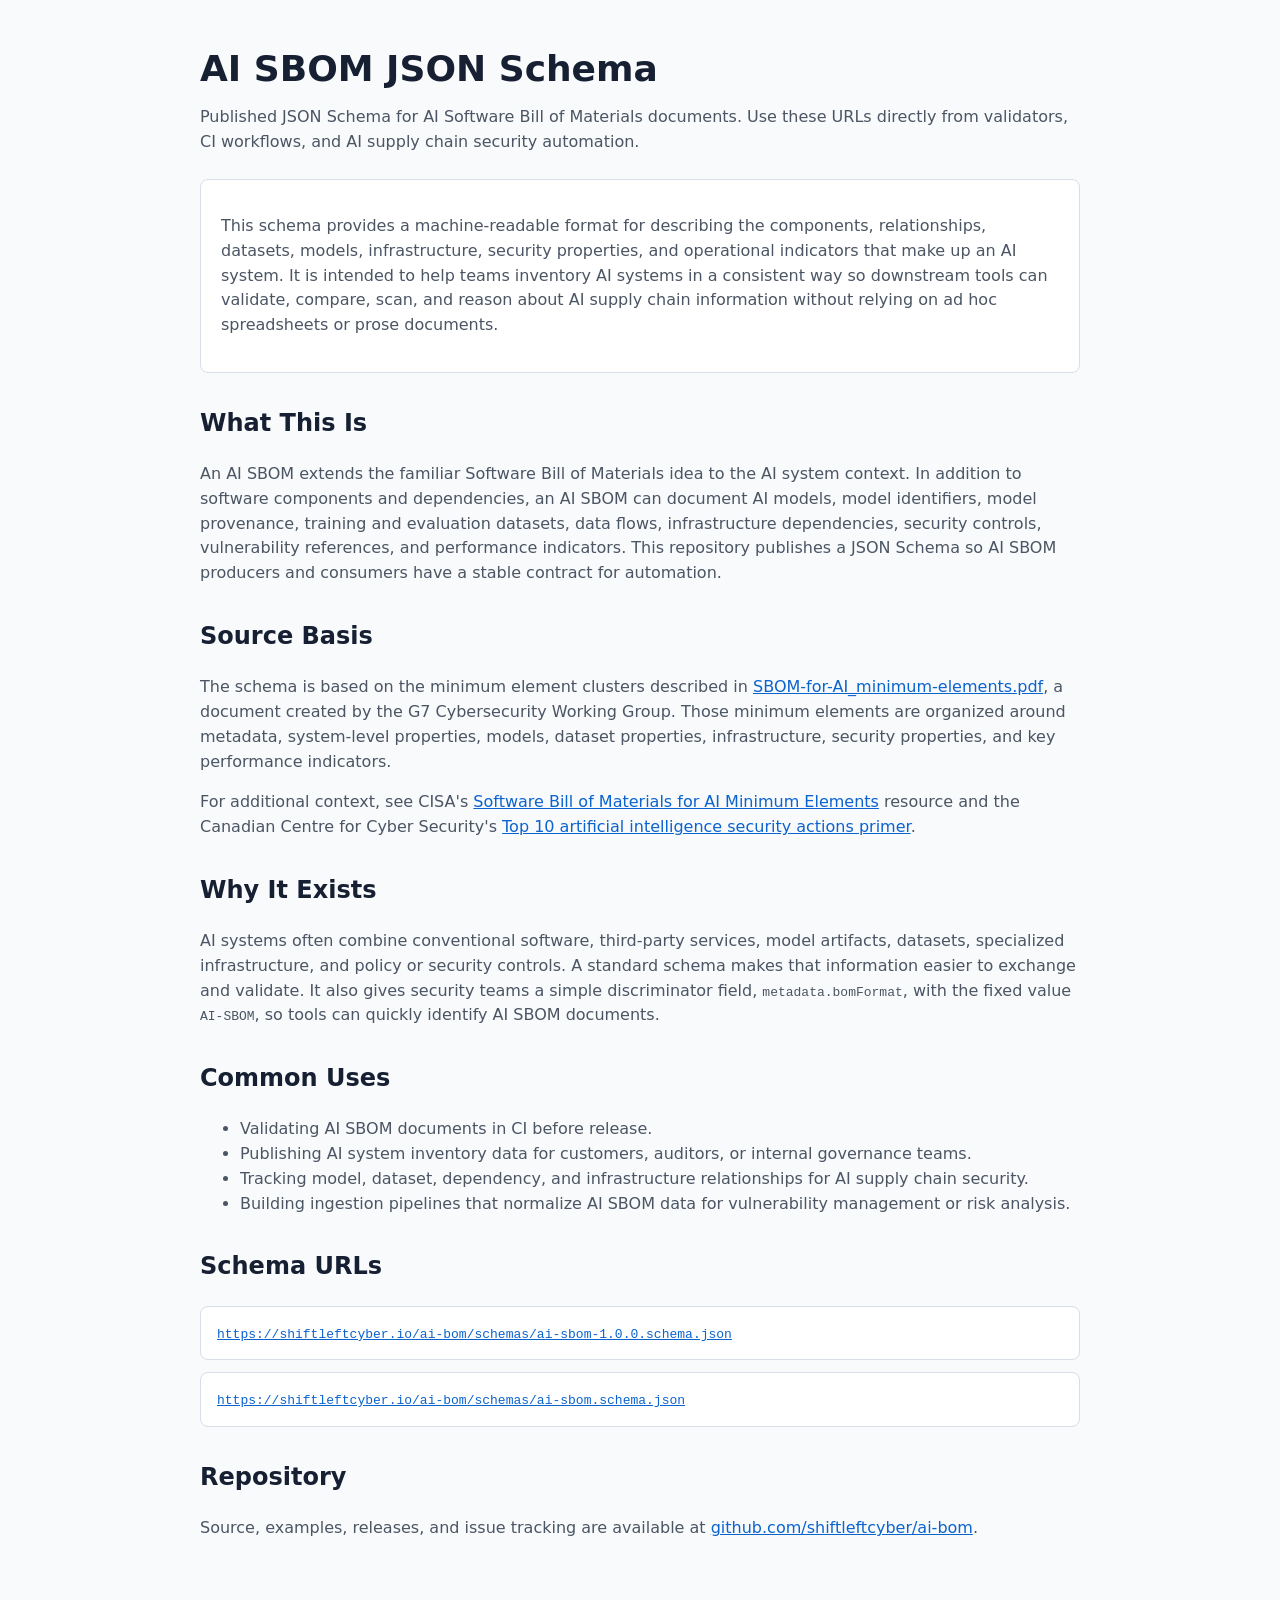
==== docs/index.html @ 0c605b48 "Host source PDF on Pages" ====
<!doctype html>
<html lang="en">
  <head>
    <meta charset="utf-8">
    <meta name="viewport" content="width=device-width, initial-scale=1">
    <title>AI SBOM JSON Schema</title>
    <meta name="description" content="Published JSON Schema for AI Software Bill of Materials documents, based on G7 Cybersecurity Working Group minimum elements and designed for validators, CI workflows, and AI supply chain security automation.">
    <meta name="keywords" content="AI SBOM, SBOM for AI, Software Bill of Materials, JSON Schema, AI security, supply chain security, cybersecurity, SPDX, CycloneDX, AI governance, machine learning security">
    <meta name="author" content="Shift Left Cyber">
    <meta name="robots" content="index, follow">
    <link rel="canonical" href="https://shiftleftcyber.io/ai-bom/">

    <meta property="og:type" content="website">
    <meta property="og:site_name" content="Shift Left Cyber AI BOM">
    <meta property="og:title" content="AI SBOM JSON Schema">
    <meta property="og:description" content="A machine-consumable JSON Schema for AI Software Bill of Materials documents based on G7 Cybersecurity Working Group minimum elements.">
    <meta property="og:url" content="https://shiftleftcyber.io/ai-bom/">

    <meta name="twitter:card" content="summary">
    <meta name="twitter:title" content="AI SBOM JSON Schema">
    <meta name="twitter:description" content="A published JSON Schema for AI Software Bill of Materials automation and validation, based on G7 minimum elements.">

    <script type="application/ld+json">
      {
        "@context": "https://schema.org",
        "@type": "SoftwareSourceCode",
        "name": "AI SBOM JSON Schema",
        "description": "A JSON Schema for AI Software Bill of Materials documents, based on G7 Cybersecurity Working Group minimum elements and designed for validators, CI workflows, and AI supply chain security automation.",
        "codeRepository": "https://github.com/shiftleftcyber/ai-bom",
        "url": "https://shiftleftcyber.io/ai-bom/",
        "programmingLanguage": "JSON Schema",
        "version": "1.0.0",
        "license": "https://github.com/shiftleftcyber/ai-bom",
        "keywords": [
          "AI SBOM",
          "SBOM",
          "Software Bill of Materials",
          "JSON Schema",
          "AI security",
          "supply chain security",
          "cybersecurity",
          "SPDX",
          "CycloneDX"
        ],
        "publisher": {
          "@type": "Organization",
          "name": "Shift Left Cyber",
          "url": "https://shiftleftcyber.io/"
        },
        "distribution": [
          {
            "@type": "DataDownload",
            "name": "AI SBOM JSON Schema v1.0.0",
            "encodingFormat": "application/schema+json",
            "contentUrl": "https://shiftleftcyber.io/ai-bom/schemas/ai-sbom-1.0.0.schema.json"
          },
          {
            "@type": "DataDownload",
            "name": "AI SBOM JSON Schema latest",
            "encodingFormat": "application/schema+json",
            "contentUrl": "https://shiftleftcyber.io/ai-bom/schemas/ai-sbom.schema.json"
          }
        ]
      }
    </script>

    <style>
      :root {
        color-scheme: light dark;
        --bg: #f8fafc;
        --fg: #172033;
        --muted: #4b5563;
        --link: #0b63ce;
        --panel: #ffffff;
        --border: #d8dee8;
      }

      @media (prefers-color-scheme: dark) {
        :root {
          --bg: #111827;
          --fg: #f3f4f6;
          --muted: #cbd5e1;
          --link: #7ab7ff;
          --panel: #172033;
          --border: #334155;
        }
      }

      body {
        margin: 0;
        font-family: ui-sans-serif, system-ui, -apple-system, BlinkMacSystemFont, "Segoe UI", sans-serif;
        background: var(--bg);
        color: var(--fg);
        line-height: 1.55;
      }

      main {
        max-width: 880px;
        margin: 0 auto;
        padding: 48px 20px;
      }

      h1 {
        margin: 0 0 12px;
        font-size: 2.25rem;
        line-height: 1.15;
      }

      h2 {
        margin-top: 32px;
      }

      p {
        color: var(--muted);
      }

      ul {
        color: var(--muted);
      }

      a {
        color: var(--link);
      }

      code {
        overflow-wrap: anywhere;
      }

      .schema-link {
        display: block;
        margin: 12px 0;
        padding: 14px 16px;
        background: var(--panel);
        border: 1px solid var(--border);
        border-radius: 8px;
      }

      .callout {
        margin: 24px 0;
        padding: 18px 20px;
        background: var(--panel);
        border: 1px solid var(--border);
        border-radius: 8px;
      }
    </style>
  </head>
  <body>
    <main>
      <h1>AI SBOM JSON Schema</h1>
      <p>
        Published JSON Schema for AI Software Bill of Materials documents. Use these URLs directly
        from validators, CI workflows, and AI supply chain security automation.
      </p>

      <div class="callout">
        <p>
          This schema provides a machine-readable format for describing the components,
          relationships, datasets, models, infrastructure, security properties, and operational
          indicators that make up an AI system. It is intended to help teams inventory AI systems
          in a consistent way so downstream tools can validate, compare, scan, and reason about
          AI supply chain information without relying on ad hoc spreadsheets or prose documents.
        </p>
      </div>

      <h2>What This Is</h2>
      <p>
        An AI SBOM extends the familiar Software Bill of Materials idea to the AI system context.
        In addition to software components and dependencies, an AI SBOM can document AI models,
        model identifiers, model provenance, training and evaluation datasets, data flows,
        infrastructure dependencies, security controls, vulnerability references, and performance
        indicators. This repository publishes a JSON Schema so AI SBOM producers and consumers
        have a stable contract for automation.
      </p>

      <h2>Source Basis</h2>
      <p>
        The schema is based on the minimum element clusters described in
        <a href="https://shiftleftcyber.io/ai-bom/assets/SBOM-for-AI_minimum-elements.pdf">SBOM-for-AI_minimum-elements.pdf</a>,
        a document created by the G7 Cybersecurity Working Group. Those minimum elements are
        organized around metadata, system-level properties, models, dataset properties,
        infrastructure, security properties, and key performance indicators.
      </p>
      <p>
        For additional context, see CISA's
        <a href="https://www.cisa.gov/resources-tools/resources/software-bill-materials-ai-minimum-elements">Software Bill of Materials for AI Minimum Elements</a>
        resource and the Canadian Centre for Cyber Security's
        <a href="https://www.cyber.gc.ca/en/guidance/top-10-artificial-intelligence-security-actions-primer-itsap10049">Top 10 artificial intelligence security actions primer</a>.
      </p>

      <h2>Why It Exists</h2>
      <p>
        AI systems often combine conventional software, third-party services, model artifacts,
        datasets, specialized infrastructure, and policy or security controls. A standard schema
        makes that information easier to exchange and validate. It also gives security teams a
        simple discriminator field, <code>metadata.bomFormat</code>, with the fixed value
        <code>AI-SBOM</code>, so tools can quickly identify AI SBOM documents.
      </p>

      <h2>Common Uses</h2>
      <ul>
        <li>Validating AI SBOM documents in CI before release.</li>
        <li>Publishing AI system inventory data for customers, auditors, or internal governance teams.</li>
        <li>Tracking model, dataset, dependency, and infrastructure relationships for AI supply chain security.</li>
        <li>Building ingestion pipelines that normalize AI SBOM data for vulnerability management or risk analysis.</li>
      </ul>

      <h2>Schema URLs</h2>
      <a class="schema-link" href="https://shiftleftcyber.io/ai-bom/schemas/ai-sbom-1.0.0.schema.json">
        <code>https://shiftleftcyber.io/ai-bom/schemas/ai-sbom-1.0.0.schema.json</code>
      </a>
      <a class="schema-link" href="https://shiftleftcyber.io/ai-bom/schemas/ai-sbom.schema.json">
        <code>https://shiftleftcyber.io/ai-bom/schemas/ai-sbom.schema.json</code>
      </a>

      <h2>Repository</h2>
      <p>
        Source, examples, releases, and issue tracking are available at
        <a href="https://github.com/shiftleftcyber/ai-bom">github.com/shiftleftcyber/ai-bom</a>.
      </p>
    </main>
  </body>
</html>
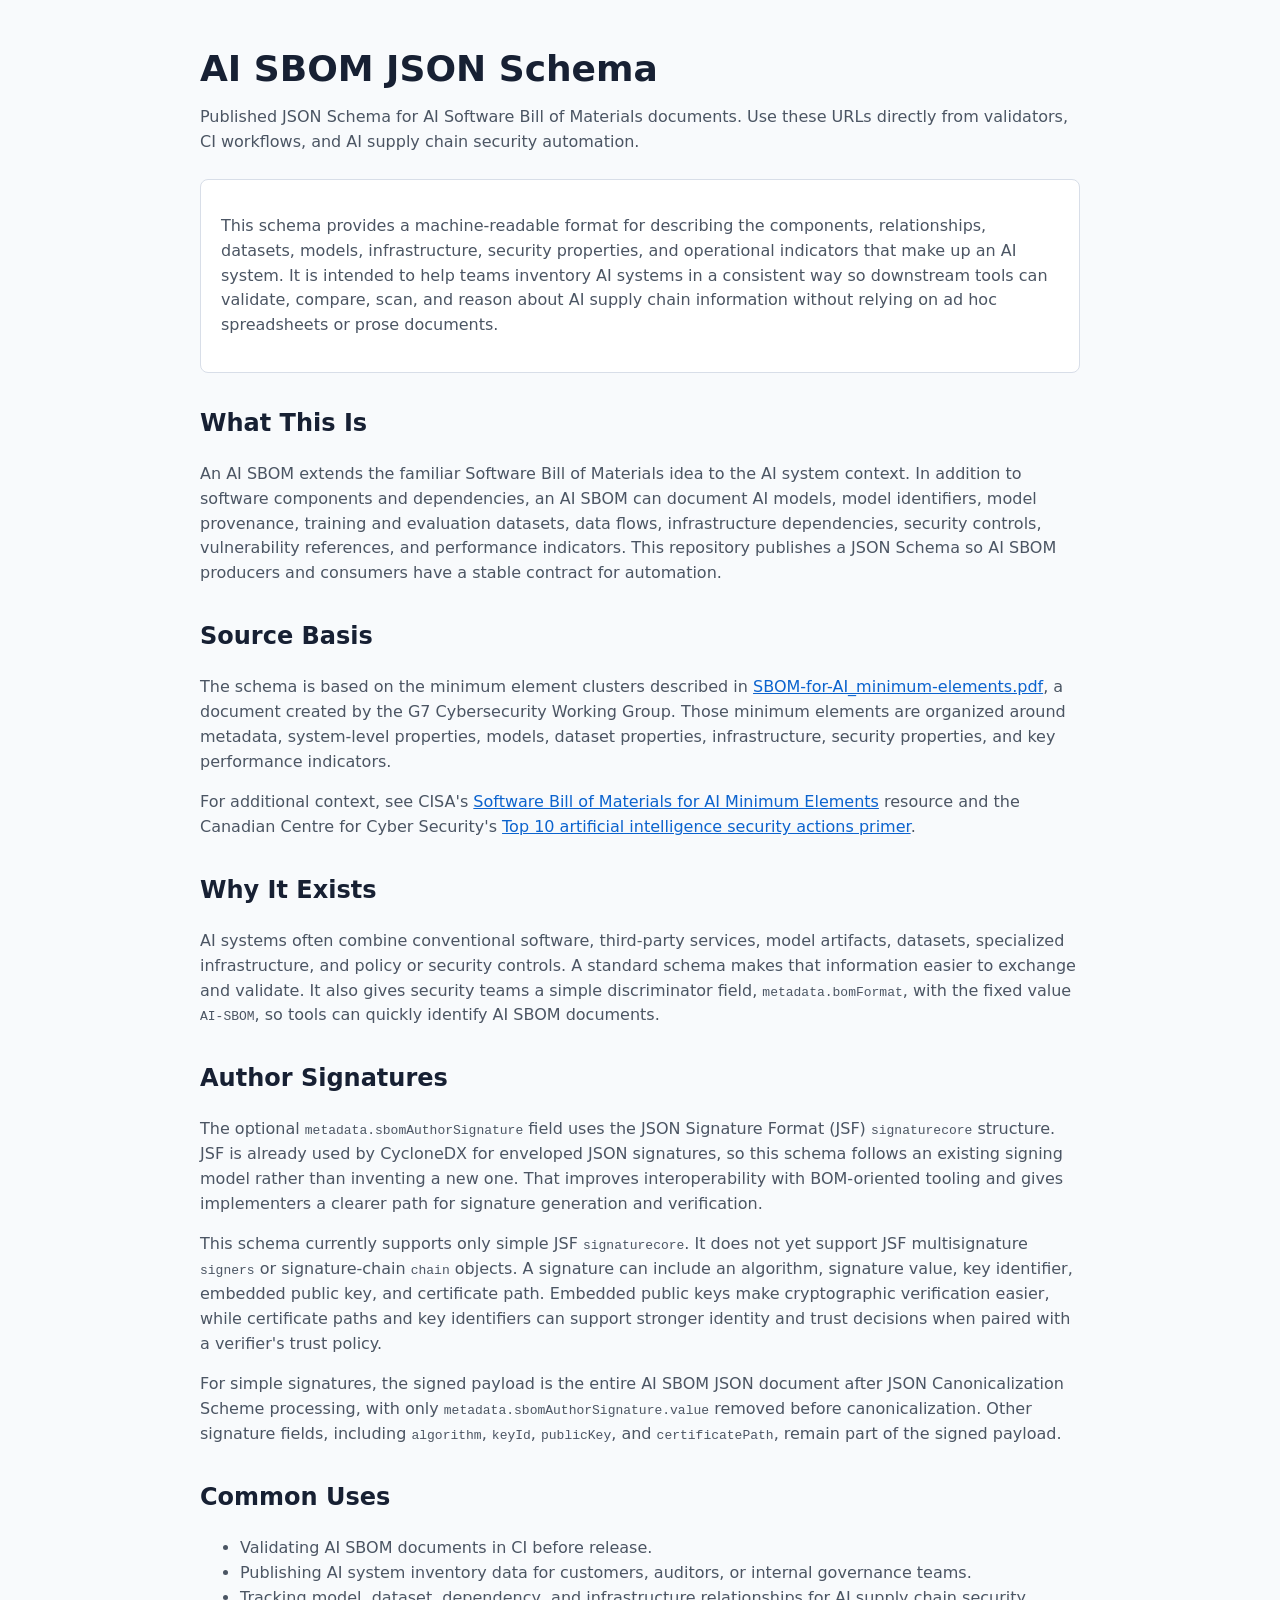
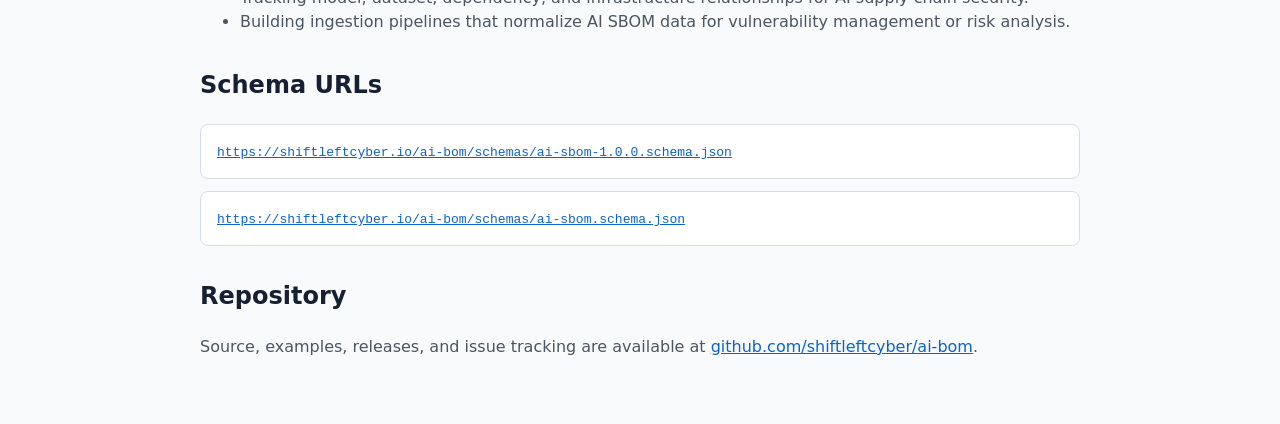
==== commit 04145d0a: "Use JSF signaturecore for author signatures" ====
--- a/docs/index.html
+++ b/docs/index.html
@@ -196,6 +196,31 @@
         <code>AI-SBOM</code>, so tools can quickly identify AI SBOM documents.
       </p>
 
+      <h2>Author Signatures</h2>
+      <p>
+        The optional <code>metadata.sbomAuthorSignature</code> field uses the JSON Signature
+        Format (JSF) <code>signaturecore</code> structure. JSF is already used by CycloneDX for
+        enveloped JSON signatures, so this schema follows an existing signing model rather than
+        inventing a new one. That improves interoperability with BOM-oriented tooling and gives
+        implementers a clearer path for signature generation and verification.
+      </p>
+      <p>
+        This schema currently supports only simple JSF <code>signaturecore</code>. It does not
+        yet support JSF multisignature <code>signers</code> or signature-chain <code>chain</code>
+        objects. A signature can include an algorithm, signature value, key identifier, embedded
+        public key, and certificate path. Embedded public keys make cryptographic verification
+        easier, while certificate paths and key identifiers can support stronger identity and trust
+        decisions when paired with a verifier's trust policy.
+      </p>
+      <p>
+        For simple signatures, the signed payload is the entire AI SBOM JSON document after JSON
+        Canonicalization Scheme processing, with only
+        <code>metadata.sbomAuthorSignature.value</code> removed before canonicalization. Other
+        signature fields, including <code>algorithm</code>, <code>keyId</code>,
+        <code>publicKey</code>, and <code>certificatePath</code>, remain part of the signed
+        payload.
+      </p>
+
       <h2>Common Uses</h2>
       <ul>
         <li>Validating AI SBOM documents in CI before release.</li>
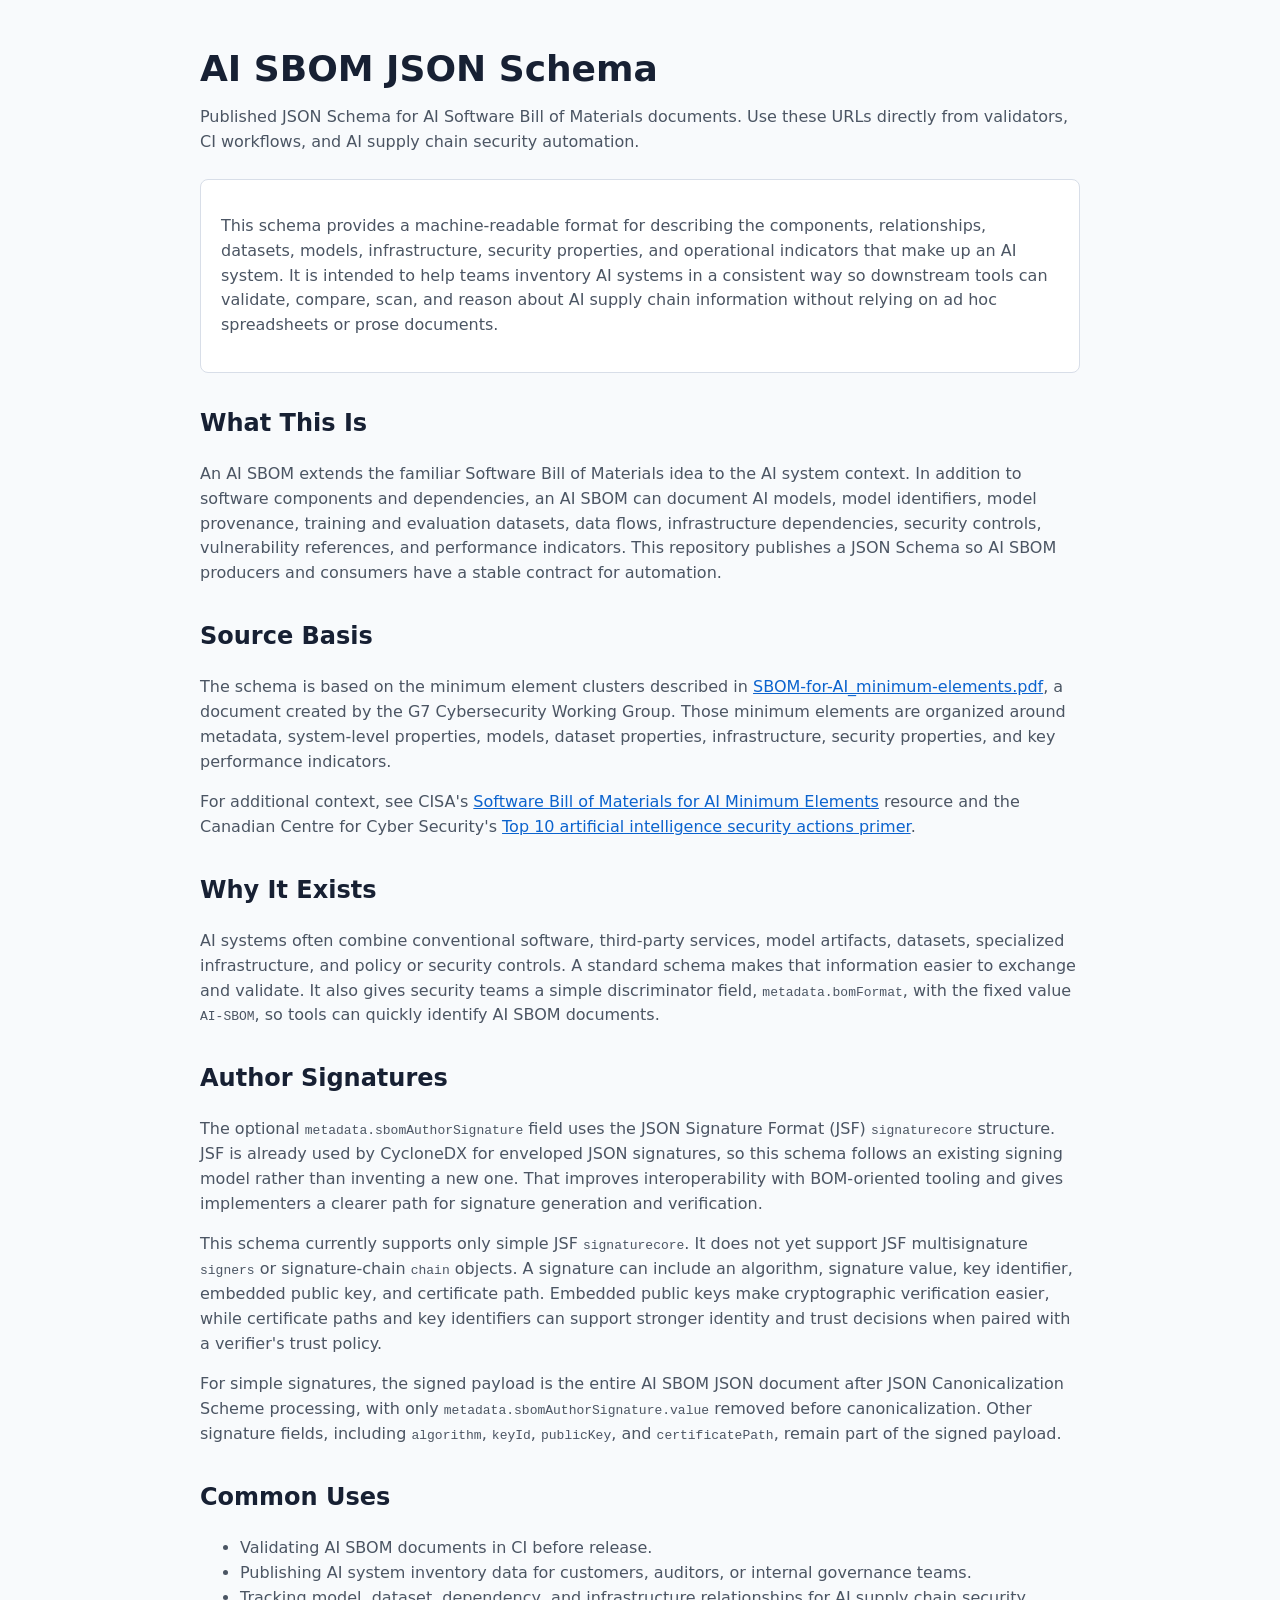
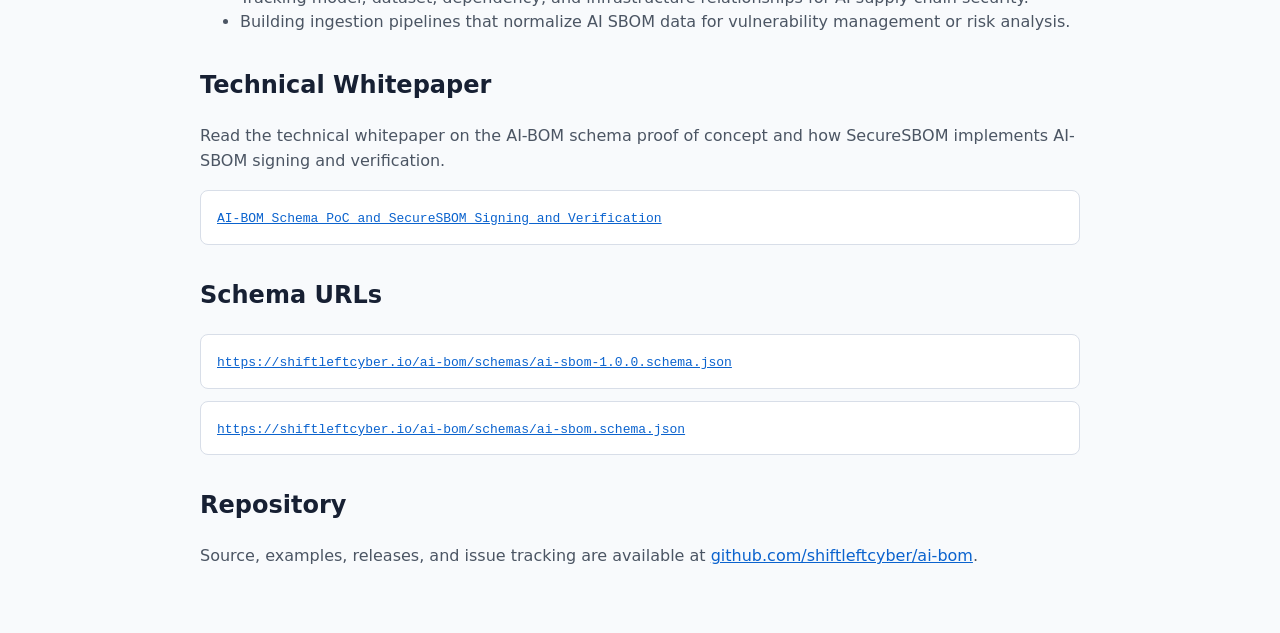
==== commit bec69d70: "feat: add whitepaper" ====
--- a/docs/index.html
+++ b/docs/index.html
@@ -229,6 +229,15 @@
         <li>Building ingestion pipelines that normalize AI SBOM data for vulnerability management or risk analysis.</li>
       </ul>
 
+      <h2>Technical Whitepaper</h2>
+      <p>
+        Read the technical whitepaper on the AI-BOM schema proof of concept and how
+        SecureSBOM implements AI-SBOM signing and verification.
+      </p>
+      <a class="schema-link" href="./whitepaper.md">
+        <code>AI-BOM Schema PoC and SecureSBOM Signing and Verification</code>
+      </a>
+
       <h2>Schema URLs</h2>
       <a class="schema-link" href="https://shiftleftcyber.io/ai-bom/schemas/ai-sbom-1.0.0.schema.json">
         <code>https://shiftleftcyber.io/ai-bom/schemas/ai-sbom-1.0.0.schema.json</code>
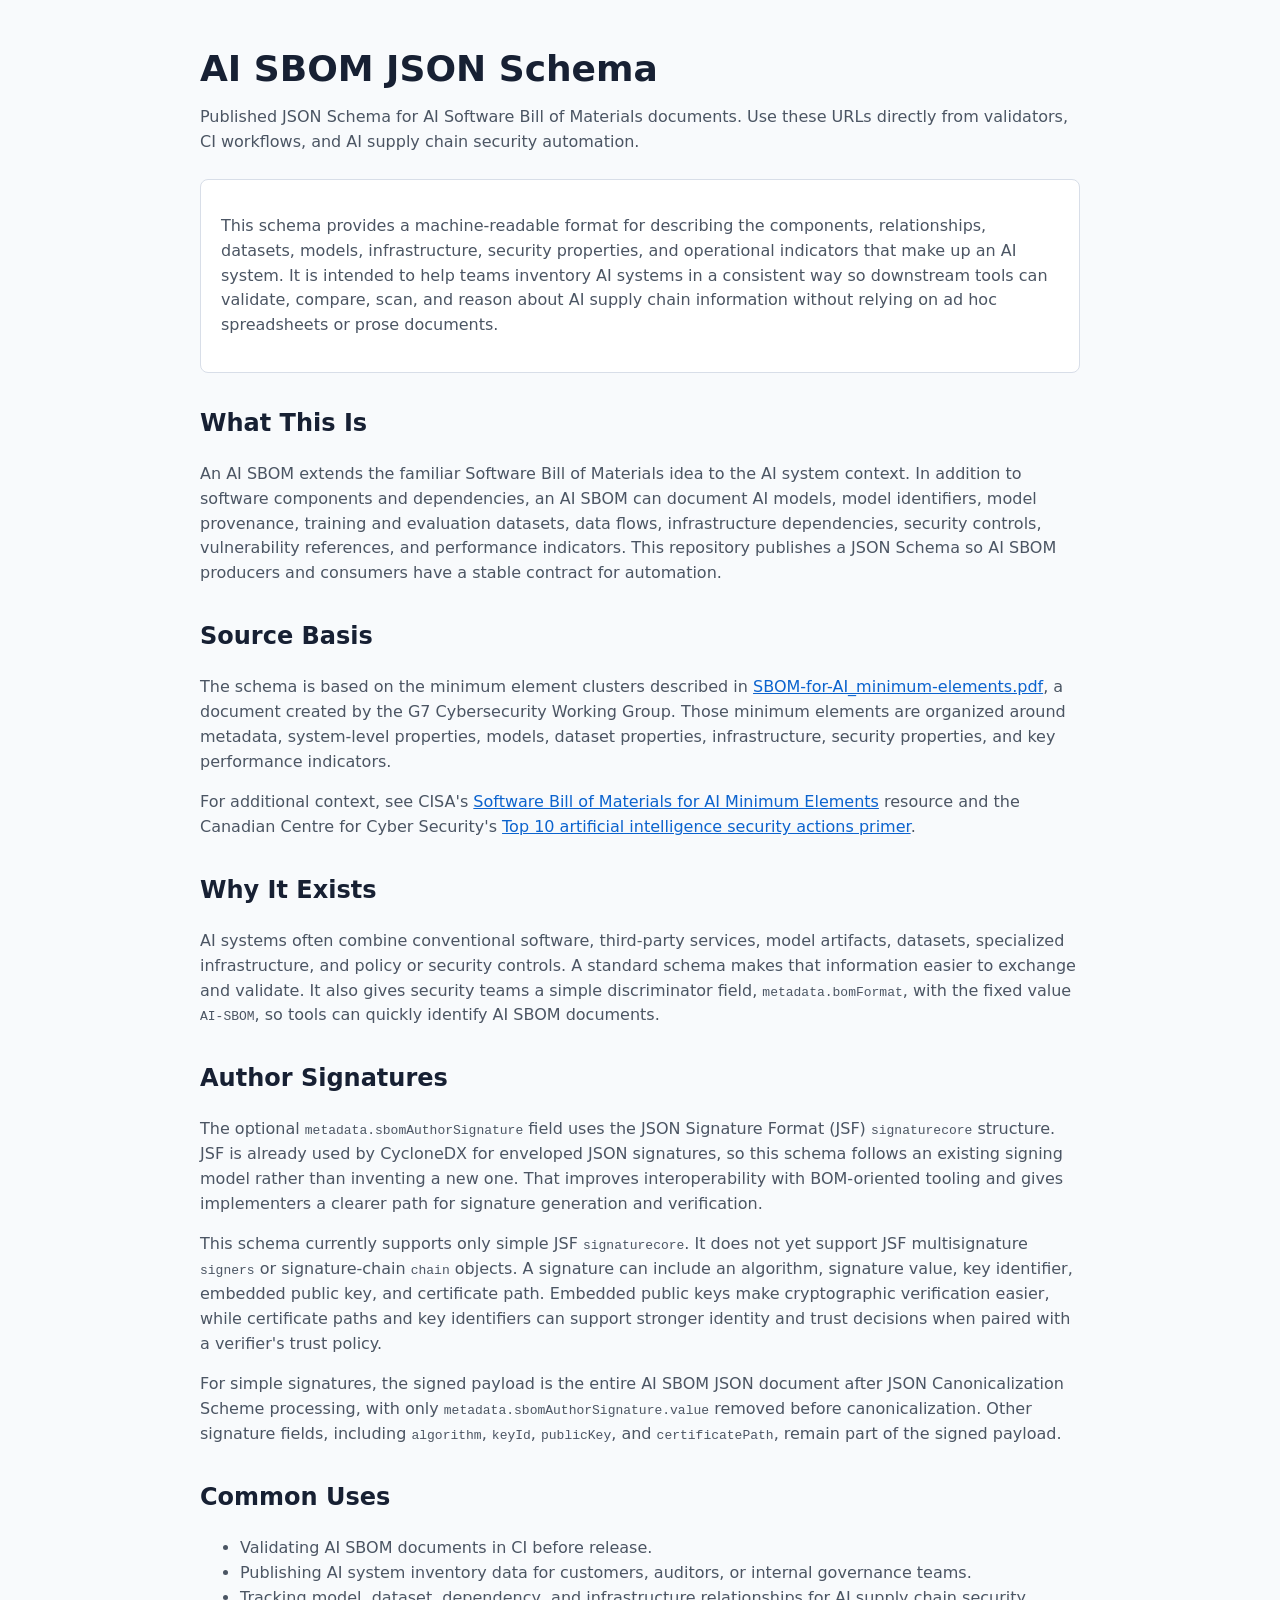
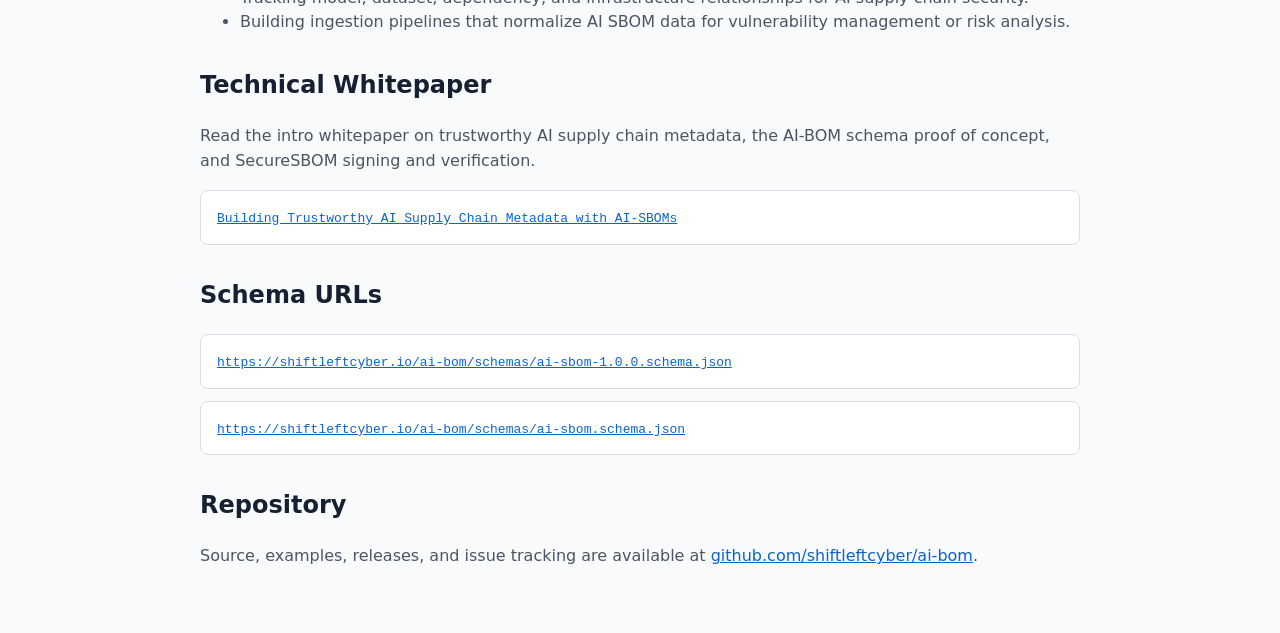
==== commit c621b4e1: "Rewrite AI-SBOM whitepaper" ====
--- a/docs/index.html
+++ b/docs/index.html
@@ -231,11 +231,11 @@
 
       <h2>Technical Whitepaper</h2>
       <p>
-        Read the technical whitepaper on the AI-BOM schema proof of concept and how
-        SecureSBOM implements AI-SBOM signing and verification.
+        Read the intro whitepaper on trustworthy AI supply chain metadata, the AI-BOM
+        schema proof of concept, and SecureSBOM signing and verification.
       </p>
       <a class="schema-link" href="./whitepaper.md">
-        <code>AI-BOM Schema PoC and SecureSBOM Signing and Verification</code>
+        <code>Building Trustworthy AI Supply Chain Metadata with AI-SBOMs</code>
       </a>
 
       <h2>Schema URLs</h2>
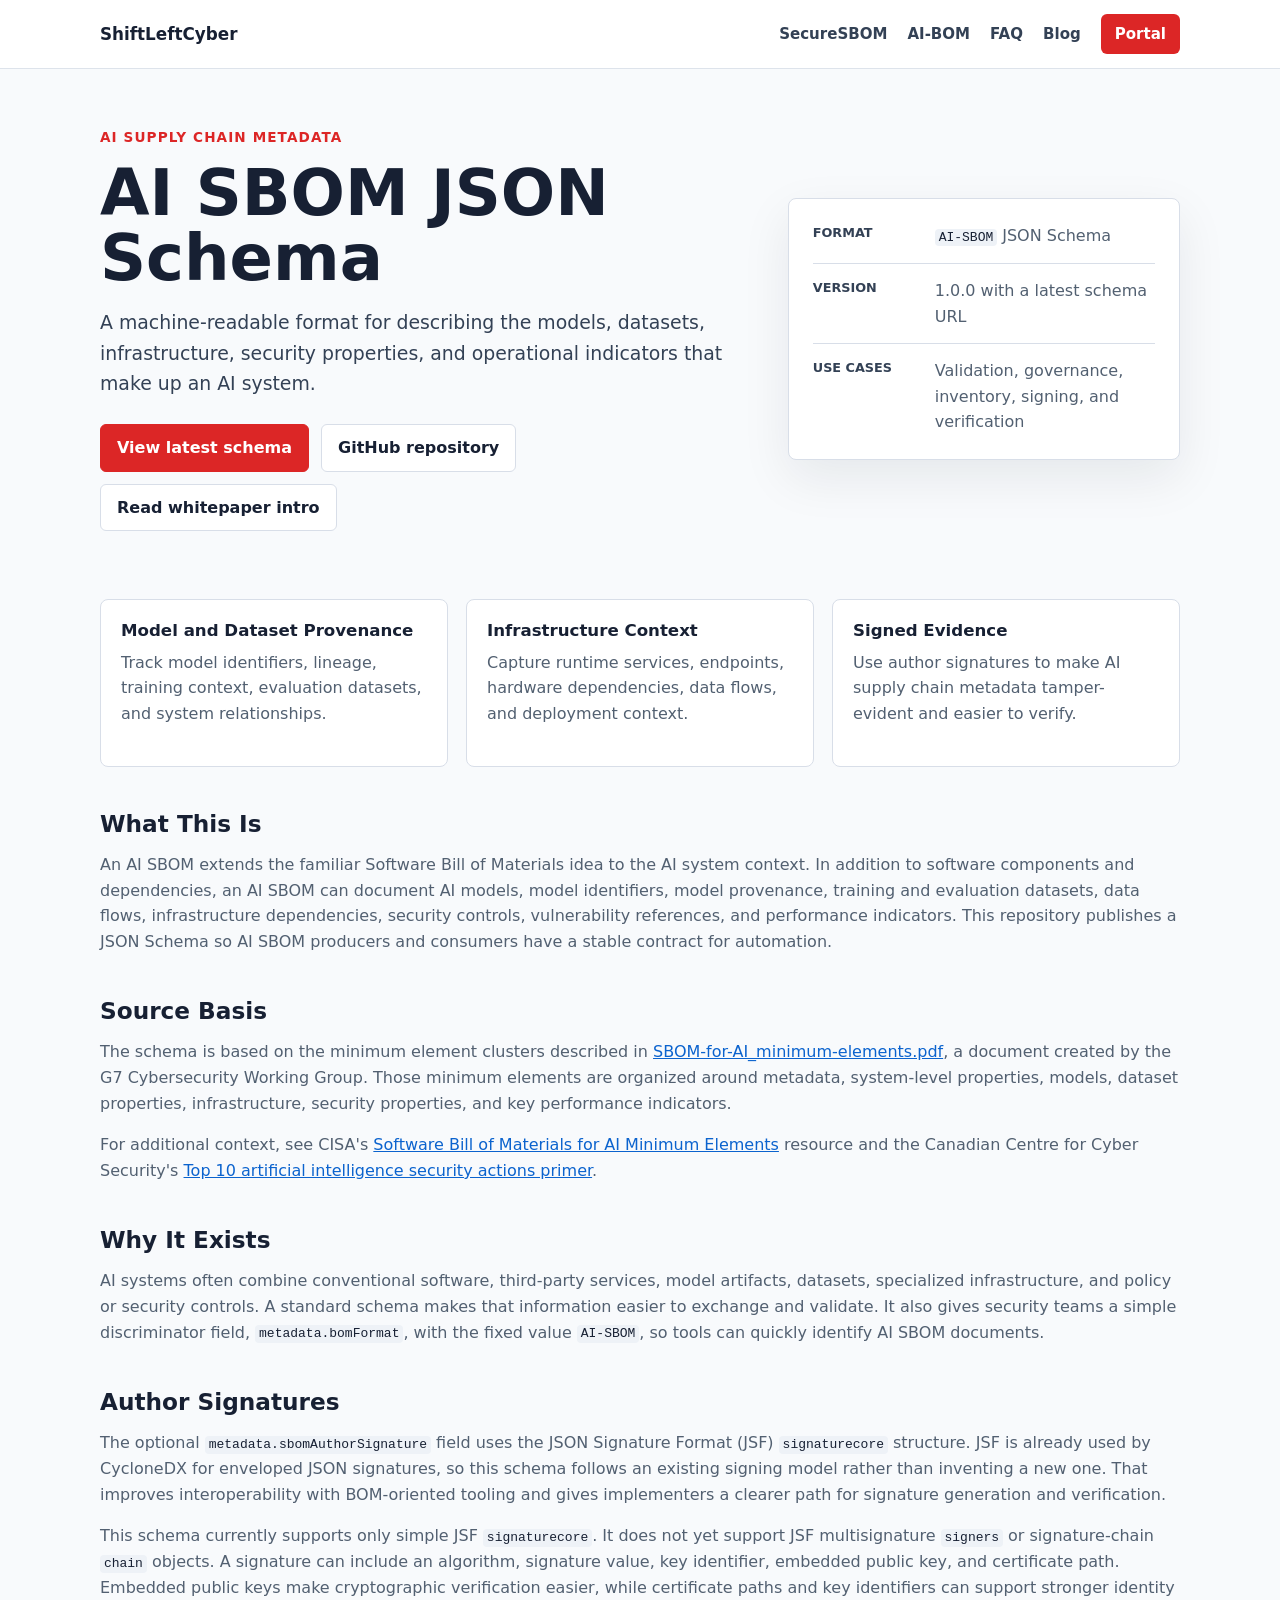
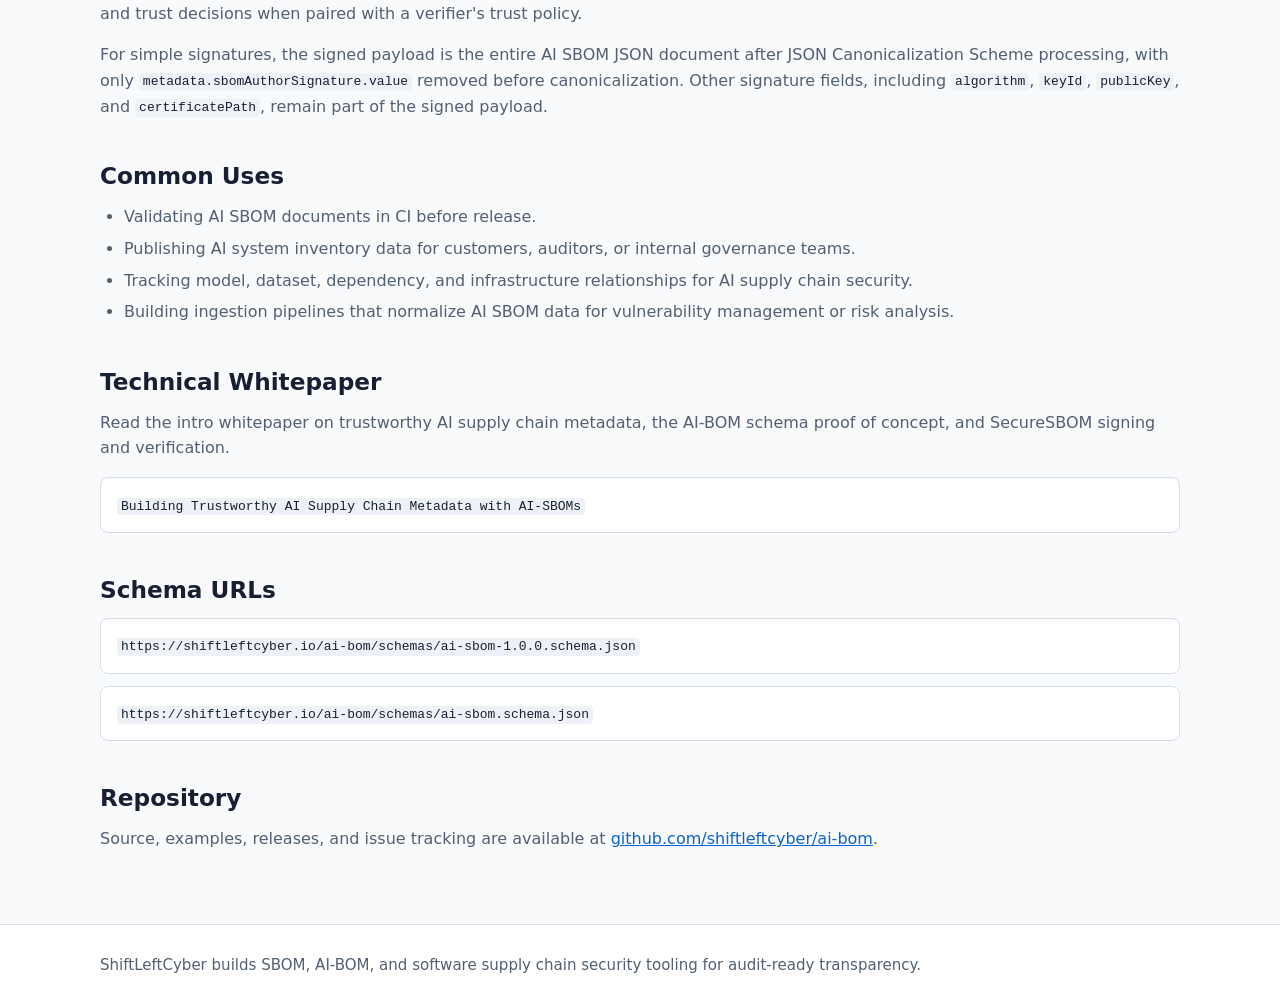
==== commit 8445de37: "Align AI-BOM pages with site styling" ====
--- a/docs/index.html
+++ b/docs/index.html
@@ -6,12 +6,12 @@
     <title>AI SBOM JSON Schema</title>
     <meta name="description" content="Published JSON Schema for AI Software Bill of Materials documents, based on G7 Cybersecurity Working Group minimum elements and designed for validators, CI workflows, and AI supply chain security automation.">
     <meta name="keywords" content="AI SBOM, SBOM for AI, Software Bill of Materials, JSON Schema, AI security, supply chain security, cybersecurity, SPDX, CycloneDX, AI governance, machine learning security">
-    <meta name="author" content="Shift Left Cyber">
+    <meta name="author" content="ShiftLeftCyber">
     <meta name="robots" content="index, follow">
     <link rel="canonical" href="https://shiftleftcyber.io/ai-bom/">
 
     <meta property="og:type" content="website">
-    <meta property="og:site_name" content="Shift Left Cyber AI BOM">
+    <meta property="og:site_name" content="ShiftLeftCyber AI-BOM">
     <meta property="og:title" content="AI SBOM JSON Schema">
     <meta property="og:description" content="A machine-consumable JSON Schema for AI Software Bill of Materials documents based on G7 Cybersecurity Working Group minimum elements.">
     <meta property="og:url" content="https://shiftleftcyber.io/ai-bom/">
@@ -44,7 +44,7 @@
         ],
         "publisher": {
           "@type": "Organization",
-          "name": "Shift Left Cyber",
+          "name": "ShiftLeftCyber",
           "url": "https://shiftleftcyber.io/"
         },
         "distribution": [
@@ -64,103 +64,66 @@
       }
     </script>
 
-    <style>
-      :root {
-        color-scheme: light dark;
-        --bg: #f8fafc;
-        --fg: #172033;
-        --muted: #4b5563;
-        --link: #0b63ce;
-        --panel: #ffffff;
-        --border: #d8dee8;
-      }
-
-      @media (prefers-color-scheme: dark) {
-        :root {
-          --bg: #111827;
-          --fg: #f3f4f6;
-          --muted: #cbd5e1;
-          --link: #7ab7ff;
-          --panel: #172033;
-          --border: #334155;
-        }
-      }
-
-      body {
-        margin: 0;
-        font-family: ui-sans-serif, system-ui, -apple-system, BlinkMacSystemFont, "Segoe UI", sans-serif;
-        background: var(--bg);
-        color: var(--fg);
-        line-height: 1.55;
-      }
-
-      main {
-        max-width: 880px;
-        margin: 0 auto;
-        padding: 48px 20px;
-      }
-
-      h1 {
-        margin: 0 0 12px;
-        font-size: 2.25rem;
-        line-height: 1.15;
-      }
-
-      h2 {
-        margin-top: 32px;
-      }
-
-      p {
-        color: var(--muted);
-      }
-
-      ul {
-        color: var(--muted);
-      }
-
-      a {
-        color: var(--link);
-      }
-
-      code {
-        overflow-wrap: anywhere;
-      }
-
-      .schema-link {
-        display: block;
-        margin: 12px 0;
-        padding: 14px 16px;
-        background: var(--panel);
-        border: 1px solid var(--border);
-        border-radius: 8px;
-      }
-
-      .callout {
-        margin: 24px 0;
-        padding: 18px 20px;
-        background: var(--panel);
-        border: 1px solid var(--border);
-        border-radius: 8px;
-      }
-    </style>
+    <link rel="stylesheet" href="./assets/site.css">
   </head>
   <body>
+    <header class="site-header">
+      <div class="nav-wrap">
+        <a class="brand" href="https://shiftleftcyber.io/">ShiftLeftCyber</a>
+        <nav class="site-nav" aria-label="Main navigation">
+          <a href="https://shiftleftcyber.io/securesbom/">SecureSBOM</a>
+          <a href="https://shiftleftcyber.io/ai-bom/">AI-BOM</a>
+          <a href="https://shiftleftcyber.io/faq/">FAQ</a>
+          <a href="https://shiftleftcyber.io/blog/">Blog</a>
+          <a class="portal-link" href="https://app.securesbom.com/">Portal</a>
+        </nav>
+      </div>
+    </header>
     <main>
-      <h1>AI SBOM JSON Schema</h1>
-      <p>
-        Published JSON Schema for AI Software Bill of Materials documents. Use these URLs directly
-        from validators, CI workflows, and AI supply chain security automation.
-      </p>
-
-      <div class="callout">
-        <p>
-          This schema provides a machine-readable format for describing the components,
-          relationships, datasets, models, infrastructure, security properties, and operational
-          indicators that make up an AI system. It is intended to help teams inventory AI systems
-          in a consistent way so downstream tools can validate, compare, scan, and reason about
-          AI supply chain information without relying on ad hoc spreadsheets or prose documents.
-        </p>
-      </div>
+      <section class="hero" aria-labelledby="ai-bom-title">
+        <div class="hero-copy">
+          <p class="eyebrow">AI supply chain metadata</p>
+          <h1 id="ai-bom-title">AI SBOM JSON Schema</h1>
+          <p class="lead">
+            A machine-readable format for describing the models, datasets, infrastructure,
+            security properties, and operational indicators that make up an AI system.
+          </p>
+          <div class="actions">
+            <a class="button primary" href="https://shiftleftcyber.io/ai-bom/schemas/ai-sbom.schema.json">View latest schema</a>
+            <a class="button" href="https://github.com/shiftleftcyber/ai-bom">GitHub repository</a>
+            <a class="button" href="./building-trustworthy-ai-supply-chain-metadata-with-ai-sboms.html">Read whitepaper intro</a>
+          </div>
+        </div>
+        <aside class="signal-panel" aria-label="AI-BOM schema summary">
+          <div class="signal-row">
+            <span class="signal-label">Format</span>
+            <span class="signal-value"><code>AI-SBOM</code> JSON Schema</span>
+          </div>
+          <div class="signal-row">
+            <span class="signal-label">Version</span>
+            <span class="signal-value">1.0.0 with a latest schema URL</span>
+          </div>
+          <div class="signal-row">
+            <span class="signal-label">Use Cases</span>
+            <span class="signal-value">Validation, governance, inventory, signing, and verification</span>
+          </div>
+        </aside>
+      </section>
+
+      <section class="content-grid" aria-label="AI-BOM focus areas">
+        <article class="card">
+          <h3>Model and Dataset Provenance</h3>
+          <p>Track model identifiers, lineage, training context, evaluation datasets, and system relationships.</p>
+        </article>
+        <article class="card">
+          <h3>Infrastructure Context</h3>
+          <p>Capture runtime services, endpoints, hardware dependencies, data flows, and deployment context.</p>
+        </article>
+        <article class="card">
+          <h3>Signed Evidence</h3>
+          <p>Use author signatures to make AI supply chain metadata tamper-evident and easier to verify.</p>
+        </article>
+      </section>
 
       <h2>What This Is</h2>
       <p>
@@ -234,7 +197,7 @@
         Read the intro whitepaper on trustworthy AI supply chain metadata, the AI-BOM
         schema proof of concept, and SecureSBOM signing and verification.
       </p>
-      <a class="schema-link" href="./whitepaper.md">
+      <a class="schema-link" href="./building-trustworthy-ai-supply-chain-metadata-with-ai-sboms.html">
         <code>Building Trustworthy AI Supply Chain Metadata with AI-SBOMs</code>
       </a>
 
@@ -252,5 +215,10 @@
         <a href="https://github.com/shiftleftcyber/ai-bom">github.com/shiftleftcyber/ai-bom</a>.
       </p>
     </main>
+    <footer class="site-footer">
+      <div class="footer-wrap">
+        ShiftLeftCyber builds SBOM, AI-BOM, and software supply chain security tooling for audit-ready transparency.
+      </div>
+    </footer>
   </body>
 </html>
--- a/docs/assets/site.css
+++ b/docs/assets/site.css
@@ -0,0 +1,389 @@
+:root {
+  color-scheme: light;
+  --bg: #f8fafc;
+  --fg: #172033;
+  --muted: #526071;
+  --link: #0b63ce;
+  --panel: #ffffff;
+  --panel-soft: #f1f5f9;
+  --border: #d8dee8;
+  --accent: #dc2626;
+  --accent-dark: #b91c1c;
+  --code-bg: #eef2f7;
+  --table-head: #f1f5f9;
+  --shadow: 0 18px 50px rgba(15, 23, 42, 0.08);
+}
+
+* {
+  box-sizing: border-box;
+}
+
+html {
+  scroll-behavior: smooth;
+}
+
+body {
+  margin: 0;
+  font-family: Inter, ui-sans-serif, system-ui, -apple-system, BlinkMacSystemFont, "Segoe UI", sans-serif;
+  background: var(--bg);
+  color: var(--fg);
+  line-height: 1.6;
+}
+
+a {
+  color: var(--link);
+}
+
+p,
+li,
+td {
+  color: var(--muted);
+}
+
+p {
+  margin: 0 0 16px;
+}
+
+ul {
+  margin: 0 0 18px;
+  padding-left: 24px;
+}
+
+li + li {
+  margin-top: 6px;
+}
+
+code {
+  padding: 0.1em 0.3em;
+  border-radius: 4px;
+  background: var(--code-bg);
+  color: var(--fg);
+  overflow-wrap: anywhere;
+}
+
+.site-header {
+  position: sticky;
+  top: 0;
+  z-index: 10;
+  border-bottom: 1px solid rgba(216, 222, 232, 0.85);
+  background: rgba(255, 255, 255, 0.94);
+  backdrop-filter: blur(16px);
+}
+
+.nav-wrap {
+  display: flex;
+  max-width: 1120px;
+  margin: 0 auto;
+  padding: 14px 20px;
+  align-items: center;
+  justify-content: space-between;
+  gap: 18px;
+}
+
+.brand {
+  color: var(--fg);
+  font-size: 1.05rem;
+  font-weight: 800;
+  letter-spacing: 0;
+  text-decoration: none;
+  white-space: nowrap;
+}
+
+.site-nav {
+  display: flex;
+  align-items: center;
+  justify-content: flex-end;
+  gap: 20px;
+  flex-wrap: wrap;
+}
+
+.site-nav a {
+  color: #334155;
+  font-size: 0.94rem;
+  font-weight: 650;
+  text-decoration: none;
+}
+
+.site-nav a:hover {
+  color: var(--link);
+}
+
+.site-nav .portal-link {
+  display: inline-flex;
+  min-height: 38px;
+  align-items: center;
+  border-radius: 6px;
+  padding: 8px 14px;
+  background: var(--accent);
+  color: #ffffff;
+}
+
+.site-nav .portal-link:hover {
+  background: var(--accent-dark);
+  color: #ffffff;
+}
+
+main {
+  max-width: 1120px;
+  margin: 0 auto;
+  padding: 0 20px 56px;
+}
+
+.hero {
+  display: grid;
+  grid-template-columns: minmax(0, 1.25fr) minmax(280px, 0.75fr);
+  gap: 34px;
+  align-items: center;
+  padding: 58px 0 40px;
+}
+
+.hero-copy {
+  max-width: 760px;
+}
+
+.eyebrow {
+  margin-bottom: 12px;
+  color: var(--accent);
+  font-size: 0.85rem;
+  font-weight: 750;
+  text-transform: uppercase;
+  letter-spacing: 0.08em;
+}
+
+h1 {
+  margin: 0 0 16px;
+  color: var(--fg);
+  font-size: clamp(2.2rem, 5vw, 4.5rem);
+  line-height: 1.02;
+  letter-spacing: 0;
+}
+
+h2 {
+  margin: 42px 0 14px;
+  color: var(--fg);
+  font-size: 1.45rem;
+  line-height: 1.25;
+}
+
+h3 {
+  margin: 0 0 8px;
+  color: var(--fg);
+  font-size: 1.04rem;
+  line-height: 1.3;
+}
+
+.lead {
+  max-width: 720px;
+  color: #334155;
+  font-size: 1.18rem;
+}
+
+.actions {
+  display: flex;
+  margin-top: 26px;
+  gap: 12px;
+  flex-wrap: wrap;
+}
+
+.button {
+  display: inline-flex;
+  min-height: 44px;
+  align-items: center;
+  justify-content: center;
+  border-radius: 6px;
+  padding: 10px 16px;
+  border: 1px solid var(--border);
+  background: #ffffff;
+  color: var(--fg);
+  font-weight: 750;
+  text-decoration: none;
+}
+
+.button.primary {
+  border-color: var(--accent);
+  background: var(--accent);
+  color: #ffffff;
+}
+
+.button:hover {
+  border-color: #94a3b8;
+}
+
+.button.primary:hover {
+  border-color: var(--accent-dark);
+  background: var(--accent-dark);
+}
+
+.signal-panel,
+.summary,
+.cta {
+  border: 1px solid var(--border);
+  border-radius: 8px;
+  background: var(--panel);
+  box-shadow: var(--shadow);
+}
+
+.signal-panel {
+  padding: 24px;
+}
+
+.signal-row {
+  display: grid;
+  grid-template-columns: 110px minmax(0, 1fr);
+  gap: 12px;
+  padding: 14px 0;
+  border-bottom: 1px solid var(--border);
+}
+
+.signal-row:first-child {
+  padding-top: 0;
+}
+
+.signal-row:last-child {
+  padding-bottom: 0;
+  border-bottom: 0;
+}
+
+.signal-label {
+  color: #334155;
+  font-size: 0.8rem;
+  font-weight: 800;
+  text-transform: uppercase;
+}
+
+.signal-value {
+  color: var(--muted);
+}
+
+.content-grid {
+  display: grid;
+  grid-template-columns: repeat(3, minmax(0, 1fr));
+  gap: 18px;
+  margin: 28px 0 12px;
+}
+
+.card {
+  min-height: 168px;
+  padding: 20px;
+  border: 1px solid var(--border);
+  border-radius: 8px;
+  background: var(--panel);
+}
+
+.card p:last-child,
+.summary p:last-child,
+.cta p:last-child {
+  margin-bottom: 0;
+}
+
+.summary,
+.cta {
+  margin: 28px 0;
+  padding: 24px;
+}
+
+.schema-link {
+  display: block;
+  margin: 12px 0;
+  padding: 14px 16px;
+  border: 1px solid var(--border);
+  border-radius: 8px;
+  background: var(--panel);
+  text-decoration: none;
+}
+
+.schema-link:hover {
+  border-color: #94a3b8;
+}
+
+table {
+  width: 100%;
+  margin: 16px 0 22px;
+  border-collapse: collapse;
+  overflow: hidden;
+  border: 1px solid var(--border);
+  border-radius: 8px;
+  background: var(--panel);
+}
+
+th,
+td {
+  padding: 12px 14px;
+  border-bottom: 1px solid var(--border);
+  text-align: left;
+  vertical-align: top;
+}
+
+th {
+  background: var(--table-head);
+  color: var(--fg);
+  font-weight: 700;
+}
+
+tr:last-child td {
+  border-bottom: 0;
+}
+
+.article {
+  max-width: 880px;
+  padding-top: 44px;
+}
+
+.article h1 {
+  font-size: clamp(2rem, 4vw, 3.3rem);
+}
+
+.site-footer {
+  border-top: 1px solid var(--border);
+  background: #ffffff;
+}
+
+.footer-wrap {
+  max-width: 1120px;
+  margin: 0 auto;
+  padding: 28px 20px;
+  color: var(--muted);
+  font-size: 0.94rem;
+}
+
+@media (max-width: 820px) {
+  .nav-wrap {
+    align-items: flex-start;
+    flex-direction: column;
+  }
+
+  .site-nav {
+    justify-content: flex-start;
+    gap: 12px;
+  }
+
+  .hero {
+    grid-template-columns: 1fr;
+    padding-top: 38px;
+  }
+
+  .content-grid {
+    grid-template-columns: 1fr;
+  }
+}
+
+@media (max-width: 640px) {
+  main {
+    padding-right: 16px;
+    padding-left: 16px;
+  }
+
+  .site-nav .portal-link {
+    min-height: 34px;
+  }
+
+  table {
+    display: block;
+    overflow-x: auto;
+  }
+
+  .signal-row {
+    grid-template-columns: 1fr;
+    gap: 4px;
+  }
+}
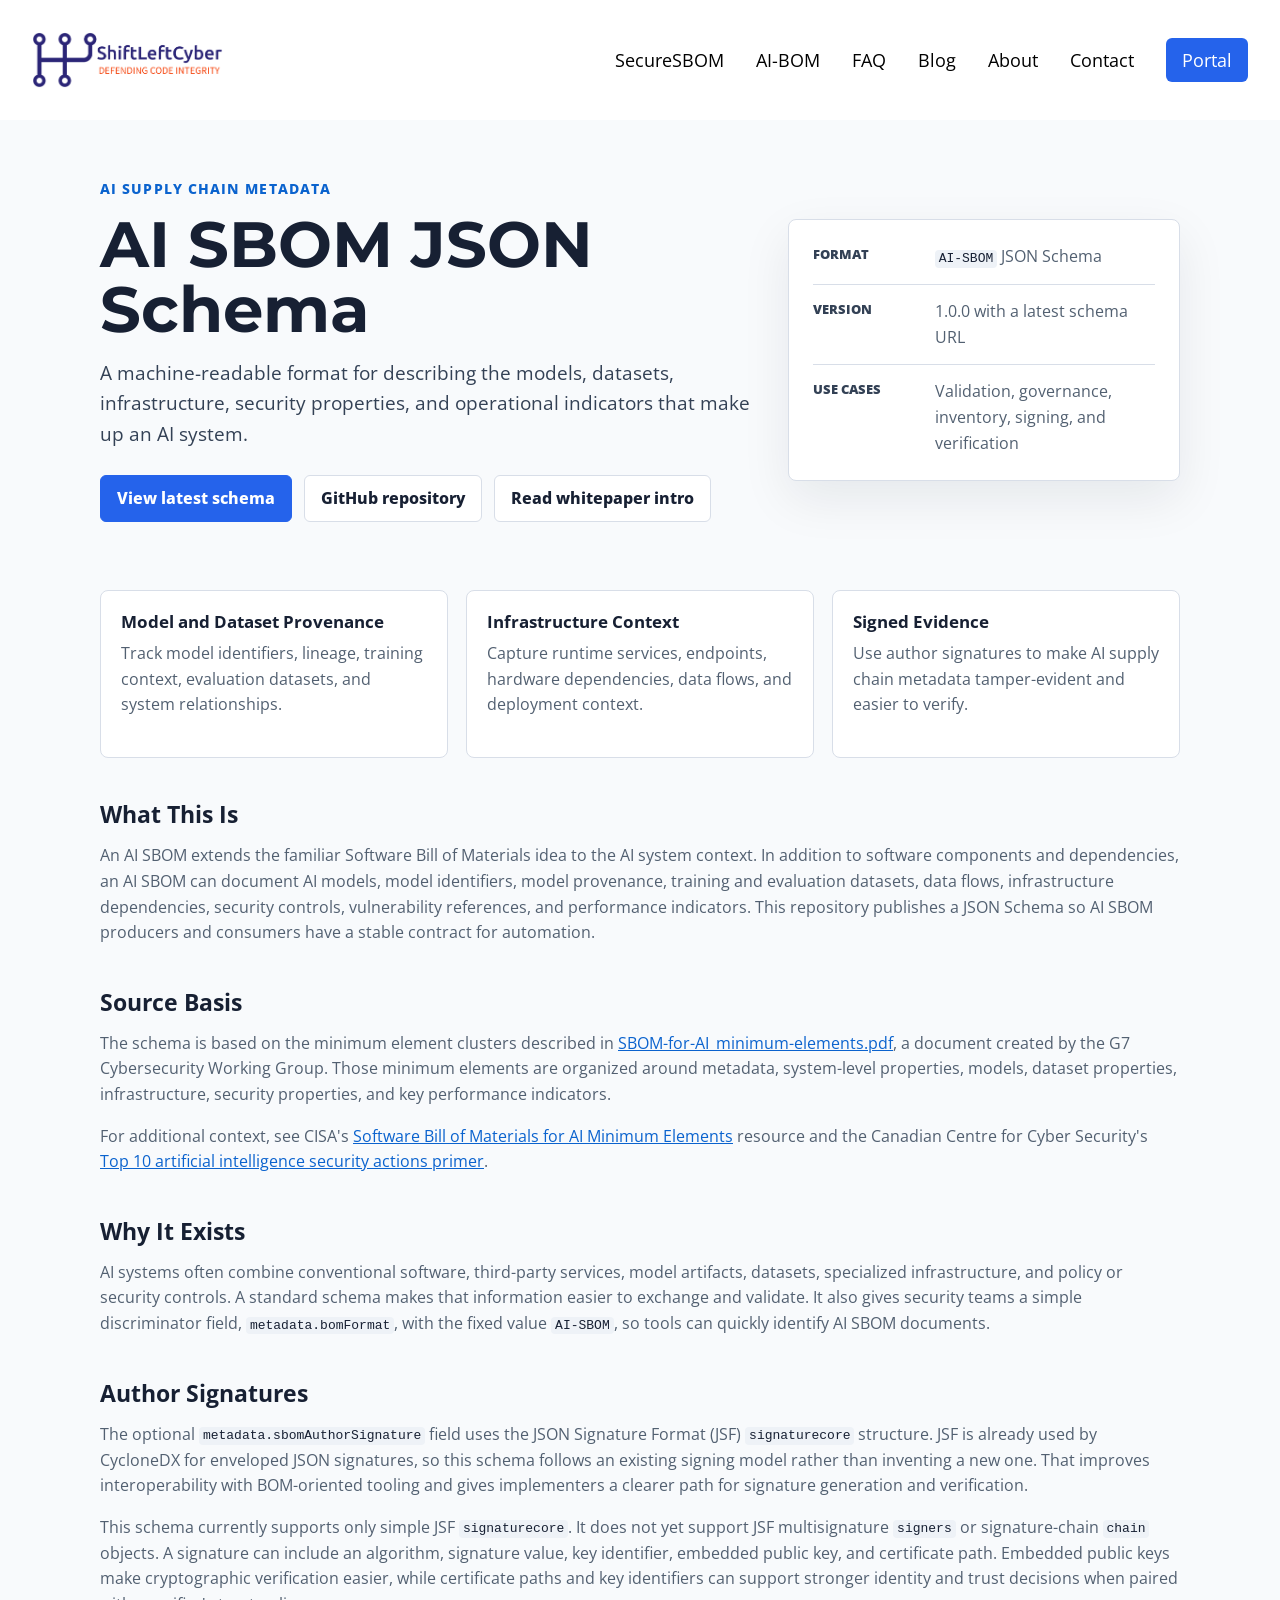
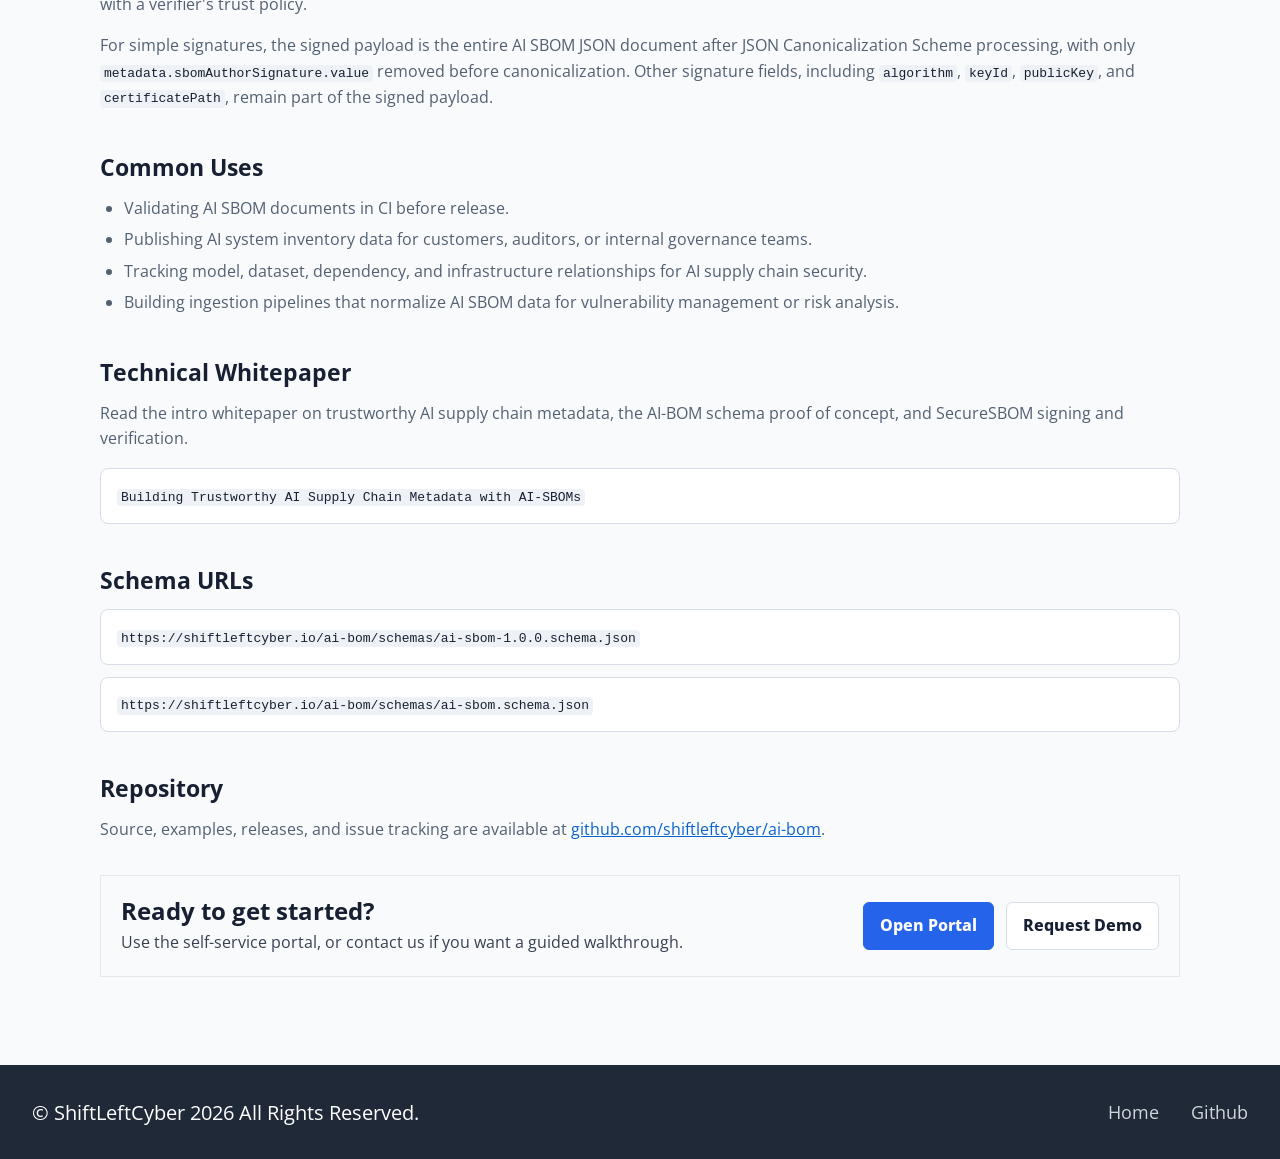
==== commit 938679df: "Match AI-BOM page chrome to main site" ====
--- a/docs/index.html
+++ b/docs/index.html
@@ -64,17 +64,38 @@
       }
     </script>
 
+    <link href="https://fonts.googleapis.com/css2?family=Montserrat&family=Open+Sans&display=swap" rel="stylesheet">
     <link rel="stylesheet" href="./assets/site.css">
   </head>
   <body>
     <header class="site-header">
+      <div class="mobile-overlay" id="mobileOverlay" aria-hidden="true">
+        <ul>
+          <li><a href="https://shiftleftcyber.io/securesbom/">SecureSBOM</a></li>
+          <li><a href="https://shiftleftcyber.io/ai-bom/">AI-BOM</a></li>
+          <li><a href="https://shiftleftcyber.io/faq/">FAQ</a></li>
+          <li><a href="https://shiftleftcyber.io/blog/">Blog</a></li>
+          <li><a href="https://shiftleftcyber.io/about/">About</a></li>
+          <li><a href="https://shiftleftcyber.io/contactus/">Contact</a></li>
+          <li><a href="https://app.securesbom.com/">Portal</a></li>
+        </ul>
+      </div>
       <div class="nav-wrap">
-        <a class="brand" href="https://shiftleftcyber.io/">ShiftLeftCyber</a>
+        <a class="brand" href="https://shiftleftcyber.io/">
+          <img class="brand-logo" src="./assets/ShiftLeftCyberMainLogoUpdated.png" alt="SBOM management solutions by ShiftLeftCyber">
+        </a>
+        <button class="menu-button" id="menuButton" type="button" aria-label="Open menu" aria-expanded="false" aria-controls="mobileOverlay">
+          <span class="top"></span>
+          <span class="middle"></span>
+          <span class="bottom"></span>
+        </button>
         <nav class="site-nav" aria-label="Main navigation">
           <a href="https://shiftleftcyber.io/securesbom/">SecureSBOM</a>
           <a href="https://shiftleftcyber.io/ai-bom/">AI-BOM</a>
           <a href="https://shiftleftcyber.io/faq/">FAQ</a>
           <a href="https://shiftleftcyber.io/blog/">Blog</a>
+          <a href="https://shiftleftcyber.io/about/">About</a>
+          <a href="https://shiftleftcyber.io/contactus/">Contact</a>
           <a class="portal-link" href="https://app.securesbom.com/">Portal</a>
         </nav>
       </div>
@@ -214,11 +235,45 @@
         Source, examples, releases, and issue tracking are available at
         <a href="https://github.com/shiftleftcyber/ai-bom">github.com/shiftleftcyber/ai-bom</a>.
       </p>
+
+      <section class="ready-cta" aria-labelledby="ready-to-get-started">
+        <div class="ready-cta-inner">
+          <div>
+            <h2 id="ready-to-get-started">Ready to get started?</h2>
+            <p>Use the self-service portal, or contact us if you want a guided walkthrough.</p>
+          </div>
+          <div class="ready-cta-actions">
+            <a class="button primary" href="https://app.securesbom.com/">Open Portal</a>
+            <a class="button" href="https://shiftleftcyber.io/contactus/?type=demo">Request Demo</a>
+          </div>
+        </div>
+      </section>
     </main>
     <footer class="site-footer">
       <div class="footer-wrap">
-        ShiftLeftCyber builds SBOM, AI-BOM, and software supply chain security tooling for audit-ready transparency.
+        <div>&copy; ShiftLeftCyber 2026 All Rights Reserved.</div>
+        <div class="footer-links">
+          <a href="https://shiftleftcyber.io/">Home</a>
+          <a href="https://github.com/shiftleftcyber/">Github</a>
+        </div>
       </div>
     </footer>
+    <script>
+      (function () {
+        var menuButton = document.getElementById("menuButton");
+        var mobileOverlay = document.getElementById("mobileOverlay");
+        if (!menuButton || !mobileOverlay) {
+          return;
+        }
+
+        menuButton.addEventListener("click", function () {
+          var isOpen = mobileOverlay.classList.toggle("open");
+          menuButton.classList.toggle("is-open", isOpen);
+          menuButton.setAttribute("aria-expanded", String(isOpen));
+          mobileOverlay.setAttribute("aria-hidden", String(!isOpen));
+          document.body.classList.toggle("scroll-lock", isOpen);
+        });
+      })();
+    </script>
   </body>
 </html>
--- a/docs/assets/site.css
+++ b/docs/assets/site.css
@@ -7,8 +7,8 @@
   --panel: #ffffff;
   --panel-soft: #f1f5f9;
   --border: #d8dee8;
-  --accent: #dc2626;
-  --accent-dark: #b91c1c;
+  --accent: #2563eb;
+  --accent-dark: #1d4ed8;
   --code-bg: #eef2f7;
   --table-head: #f1f5f9;
   --shadow: 0 18px 50px rgba(15, 23, 42, 0.08);
@@ -24,7 +24,7 @@
 
 body {
   margin: 0;
-  font-family: Inter, ui-sans-serif, system-ui, -apple-system, BlinkMacSystemFont, "Segoe UI", sans-serif;
+  font-family: "Open Sans", ui-sans-serif, system-ui, -apple-system, BlinkMacSystemFont, "Segoe UI", sans-serif;
   background: var(--bg);
   color: var(--fg);
   line-height: 1.6;
@@ -62,65 +62,136 @@
 }
 
 .site-header {
-  position: sticky;
-  top: 0;
   z-index: 10;
-  border-bottom: 1px solid rgba(216, 222, 232, 0.85);
-  background: rgba(255, 255, 255, 0.94);
-  backdrop-filter: blur(16px);
+  background: #ffffff;
 }
 
 .nav-wrap {
   display: flex;
-  max-width: 1120px;
-  margin: 0 auto;
-  padding: 14px 20px;
   align-items: center;
   justify-content: space-between;
-  gap: 18px;
+  gap: 24px;
+  padding: 32px;
+  flex-wrap: wrap;
 }
 
 .brand {
-  color: var(--fg);
-  font-size: 1.05rem;
-  font-weight: 800;
-  letter-spacing: 0;
+  display: inline-flex;
+  align-items: center;
   text-decoration: none;
-  white-space: nowrap;
+}
+
+.brand-logo {
+  display: block;
+  height: 3.5rem;
+  width: auto;
 }
 
 .site-nav {
   display: flex;
   align-items: center;
   justify-content: flex-end;
-  gap: 20px;
+  gap: 32px;
   flex-wrap: wrap;
 }
 
 .site-nav a {
-  color: #334155;
-  font-size: 0.94rem;
-  font-weight: 650;
+  color: #000000;
+  font-size: 1.125rem;
+  font-weight: 400;
   text-decoration: none;
+  transition: opacity 200ms ease, background-color 200ms ease;
 }
 
 .site-nav a:hover {
-  color: var(--link);
+  opacity: 0.6;
 }
 
 .site-nav .portal-link {
   display: inline-flex;
-  min-height: 38px;
+  min-height: 40px;
   align-items: center;
   border-radius: 6px;
-  padding: 8px 14px;
+  padding: 8px 16px;
   background: var(--accent);
   color: #ffffff;
 }
 
 .site-nav .portal-link:hover {
+  opacity: 1;
   background: var(--accent-dark);
   color: #ffffff;
+}
+
+.menu-button {
+  display: none;
+  width: 56px;
+  height: 40px;
+  padding: 8px 0;
+  border: 0;
+  background: transparent;
+  cursor: pointer;
+}
+
+.menu-button span {
+  display: block;
+  width: 34px;
+  height: 4px;
+  margin: 0 auto 5px;
+  border-radius: 999px;
+  background: #111827;
+  transition: transform 200ms ease, opacity 200ms ease;
+}
+
+.menu-button span:last-child {
+  margin-bottom: 0;
+}
+
+.menu-button.is-open .top {
+  transform: translateY(9px) rotate(45deg);
+}
+
+.menu-button.is-open .middle {
+  opacity: 0;
+}
+
+.menu-button.is-open .bottom {
+  transform: translateY(-9px) rotate(-45deg);
+}
+
+.mobile-overlay {
+  position: fixed;
+  inset: 0;
+  z-index: 40;
+  display: none;
+  align-items: center;
+  justify-content: center;
+  background: rgba(17, 24, 39, 0.96);
+}
+
+.mobile-overlay.open {
+  display: flex;
+}
+
+.mobile-overlay ul {
+  margin: 0;
+  padding: 0;
+  list-style: none;
+  text-align: center;
+}
+
+.mobile-overlay li {
+  margin: 18px 0;
+}
+
+.mobile-overlay a {
+  color: #ffffff;
+  font-size: 1.875rem;
+  text-decoration: none;
+}
+
+.scroll-lock {
+  overflow: hidden;
 }
 
 main {
@@ -143,7 +214,7 @@
 
 .eyebrow {
   margin-bottom: 12px;
-  color: var(--accent);
+  color: var(--link);
   font-size: 0.85rem;
   font-weight: 750;
   text-transform: uppercase;
@@ -153,6 +224,7 @@
 h1 {
   margin: 0 0 16px;
   color: var(--fg);
+  font-family: Montserrat, "Open Sans", ui-sans-serif, system-ui, sans-serif;
   font-size: clamp(2.2rem, 5vw, 4.5rem);
   line-height: 1.02;
   letter-spacing: 0;
@@ -280,6 +352,38 @@
 .cta {
   margin: 28px 0;
   padding: 24px;
+}
+
+.ready-cta {
+  margin: 32px 0;
+  padding: 20px;
+  border: 1px solid #e5e7eb;
+  border-radius: 0;
+  background: #f9fafb;
+  box-shadow: none;
+}
+
+.ready-cta-inner {
+  display: flex;
+  align-items: center;
+  justify-content: space-between;
+  gap: 16px;
+}
+
+.ready-cta h2 {
+  margin: 0 0 4px;
+  font-size: 1.5rem;
+}
+
+.ready-cta p {
+  margin: 0;
+  color: #374151;
+}
+
+.ready-cta-actions {
+  display: flex;
+  gap: 12px;
+  flex-wrap: wrap;
 }
 
 .schema-link {
@@ -334,27 +438,48 @@
 }
 
 .site-footer {
-  border-top: 1px solid var(--border);
-  background: #ffffff;
+  background: #1f2937;
 }
 
 .footer-wrap {
-  max-width: 1120px;
-  margin: 0 auto;
-  padding: 28px 20px;
-  color: var(--muted);
-  font-size: 0.94rem;
+  display: flex;
+  align-items: center;
+  justify-content: space-between;
+  gap: 24px;
+  padding: 32px;
+  color: #ffffff;
+  font-size: 1.25rem;
+  flex-wrap: wrap;
+}
+
+.footer-links {
+  display: flex;
+  align-items: center;
+  gap: 32px;
+  flex-wrap: wrap;
+}
+
+.footer-links a {
+  color: #d1d5db;
+  font-size: 1.125rem;
+  text-decoration: none;
+}
+
+.footer-links a:hover {
+  color: #ffffff;
 }
 
 @media (max-width: 820px) {
   .nav-wrap {
-    align-items: flex-start;
-    flex-direction: column;
+    align-items: center;
   }
 
   .site-nav {
-    justify-content: flex-start;
-    gap: 12px;
+    display: none;
+  }
+
+  .menu-button {
+    display: block;
   }
 
   .hero {
@@ -364,6 +489,11 @@
 
   .content-grid {
     grid-template-columns: 1fr;
+  }
+
+  .ready-cta-inner {
+    align-items: flex-start;
+    flex-direction: column;
   }
 }
 
@@ -377,6 +507,15 @@
     min-height: 34px;
   }
 
+  .nav-wrap,
+  .footer-wrap {
+    padding: 24px 16px;
+  }
+
+  .brand-logo {
+    height: 3rem;
+  }
+
   table {
     display: block;
     overflow-x: auto;
